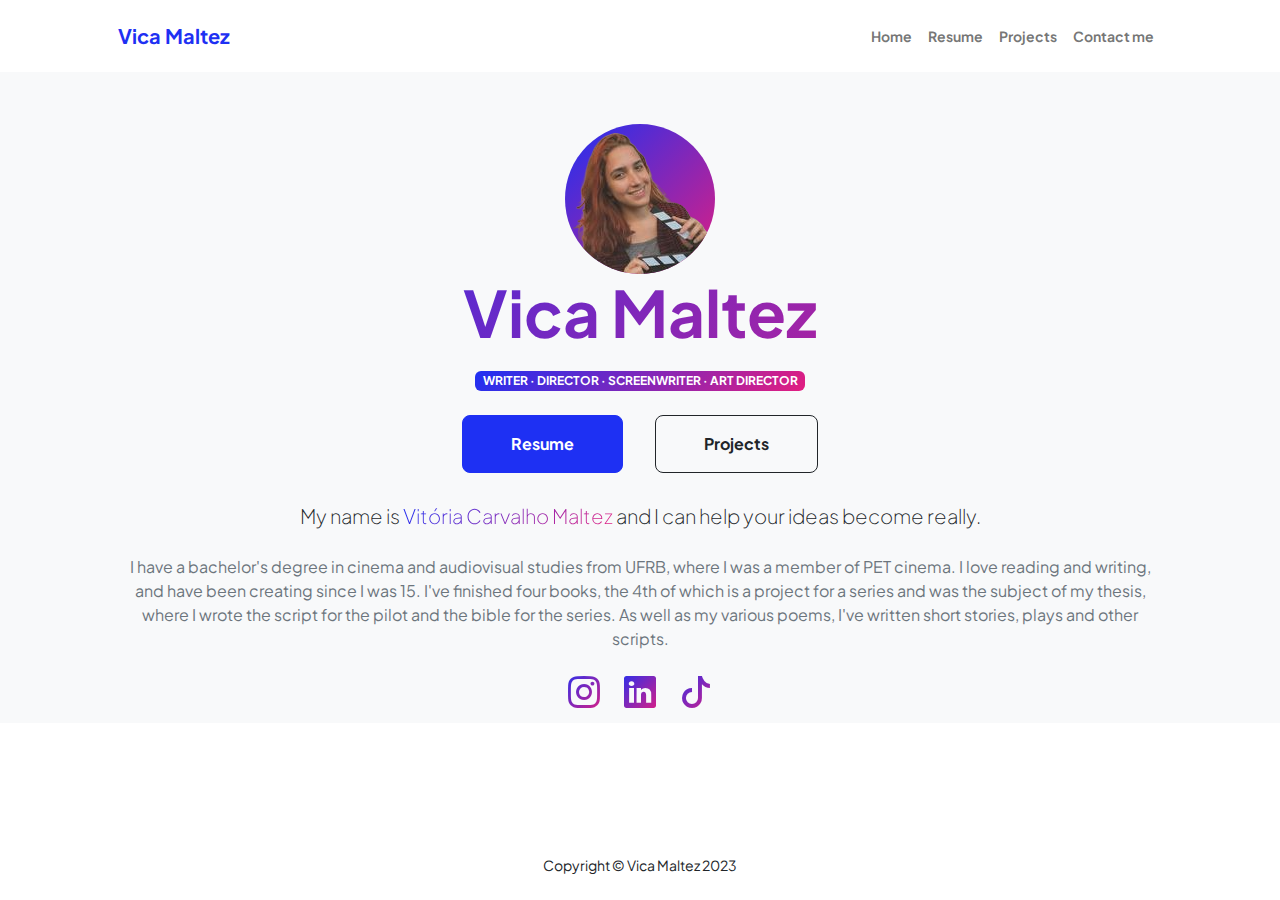
==== index.html @ 00920c8c "first commit" ====
<!DOCTYPE html>
<html lang="en">
    <head>
        <meta charset="utf-8" />
        <meta name="viewport" content="width=device-width, initial-scale=1, shrink-to-fit=no" />
        <meta name="description" content="" />
        <meta name="author" content="" />
        <title>Vica Maltez</title>
        <!-- Favicon-->
        <link rel="icon" type="image/x-icon" href="assets/favicon.ico" />
        <!-- Custom Google font-->
        <link rel="preconnect" href="https://fonts.googleapis.com" />
        <link rel="preconnect" href="https://fonts.gstatic.com" crossorigin />
        <link href="https://fonts.googleapis.com/css2?family=Plus+Jakarta+Sans:wght@100;200;300;400;500;600;700;800;900&amp;display=swap" rel="stylesheet" />
        <!-- Bootstrap icons-->
        <link href="https://cdn.jsdelivr.net/npm/bootstrap-icons@1.8.1/font/bootstrap-icons.css" rel="stylesheet" />
        <!-- Core theme CSS (includes Bootstrap)-->
        <link href="css/styles.css" rel="stylesheet" />
    </head>
    <body class="d-flex flex-column h-100">
        <main class="flex-shrink-0">
            <!-- Navigation-->
            <nav class="navbar navbar-expand-lg navbar-light bg-white py-3">
                <div class="container px-5">
                    <a class="navbar-brand" href="index.html"><span class="fw-bolder text-primary">Vica Maltez</span></a>
                    <button class="navbar-toggler" type="button" data-bs-toggle="collapse" data-bs-target="#navbarSupportedContent" aria-controls="navbarSupportedContent" aria-expanded="false" aria-label="Toggle navigation"><span class="navbar-toggler-icon"></span></button>
                    <div class="collapse navbar-collapse" id="navbarSupportedContent">
                        <ul class="navbar-nav ms-auto mb-2 mb-lg-0 small fw-bolder">
                            <li class="nav-item"><a class="nav-link" href="index.html">Home</a></li>
                            <li class="nav-item"><a class="nav-link" href="resume.html">Resume</a></li>
                            <li class="nav-item"><a class="nav-link" href="projects.html">Projects</a></li>
                            <li class="nav-item"><a class="nav-link" href="contact.html">Contact me</a></li>
                        </ul>
                    </div>
                </div>
            </nav>
            <!-- Header-->
            <header class="bg-light py-1">
                <div class="container px-5">
                    <div class="col-xxl-7">
                        <!-- Header profile picture-->
                        <div class="d-flex justify-content-center mt-5 mt-xxl-0">
                            <div class="">
                                <!-- TIP: For best results, use a photo with a transparent background like the demo example below-->
                                <!-- Watch a tutorial on how to do this on YouTube (link)-->
                                <img class="bg-gradient-primary-to-secondary rounded-circle" width="150" src="assets/profile.png" alt="..."/>
                            </div>
                        </div>
                    </div>
                    <div class="row gx-5 align-items-center">
                        <div class="col-xxl-5">
                            <!-- Header text content-->
                            <div class="text-center text-xxl-start">
                                <div class="display-3 fw-bolder mb-3 text-gradient">Vica Maltez</div>
                                <div class="badge bg-gradient-primary-to-secondary text-white mb-4"><div class="text-uppercase">Writer &middot; Director &middot; Screenwriter &middot; Art director</div></div>
                                <!-- <h1 class="display-3 fw-bolder mb-5"><span class="text-gradient d-inline">Get online and grow fast</span></h1> -->
                                <div class="d-grid gap-3 d-sm-flex justify-content-sm-center justify-content-xxl-start mb-3">
                                    <a class="btn btn-primary btn-lg px-5 py-3 me-sm-3 fs-6 fw-bolder" href="resume.html">Resume</a>
                                    <a class="btn btn-outline-dark btn-lg px-5 py-3 fs-6 fw-bolder" href="projects.html">Projects</a>
                                </div>
                            </div>
                        </div>
                    </div>
                </div>
            </header>
            <!-- About Section-->
            <section class="bg-light">
                <div class="container px-5">
                    <div class="row gx-5 justify-content-center">
                        <div class="col-xxl-1">
                            <div class="text-center my-2">
                                <!-- <h2 class="display-5 fw-bolder"><span class="text-gradient d-inline">About Me</span></h2> -->
                                <p class="lead fw-light mb-4">My name is <text class="text-gradient">Vitória Carvalho Maltez</text> and I can help your ideas become really.</p>
                                <p class="text-muted">I have a bachelor's degree in cinema and audiovisual studies from UFRB, where I was a member of PET cinema. I love reading and writing, and have been creating since I was 15. I've finished four books, the 4th of which is a project for a series and was the subject of my thesis, where I wrote the script for the pilot and the bible for the series. As well as my various poems, I've written short stories, plays and other scripts.</p>
                                <div class="d-flex justify-content-center fs-2 gap-4">
                                    <a class="text-gradient" target="_blank" href="https://www.instagram.com/vicaindica/"><i class="bi bi-instagram"></i></a>
                                    <a class="text-gradient" target="_blank" href="https://www.linkedin.com/in/vit%C3%B3ria-maltez-14976a27a/?locale=en_US"><i class="bi bi-linkedin"></i></a>
                                    <a class="text-gradient" target="_blank" href="https://www.tiktok.com/@vicamaltez"><i class="bi bi-tiktok"></i></a>
                                </div>
                            </div>
                        </div>
                    </div>
                </div>
            </section>
        </main>
        <!-- Footer-->
        <footer class="bg-white py-4 mt-auto">
            <div class="container px-5">
                <div class="row align-items-center justify-content-center flex-column flex-sm-row">
                    <div class="col-auto"><div class="small m-0">Copyright &copy; Vica Maltez 2023</div></div>
                </div>
            </div>
        </footer>
        <!-- Bootstrap core JS-->
        <script src="https://cdn.jsdelivr.net/npm/bootstrap@5.2.3/dist/js/bootstrap.bundle.min.js"></script>
        <!-- Core theme JS-->
        <script src="js/scripts.js"></script>
    </body>
</html>
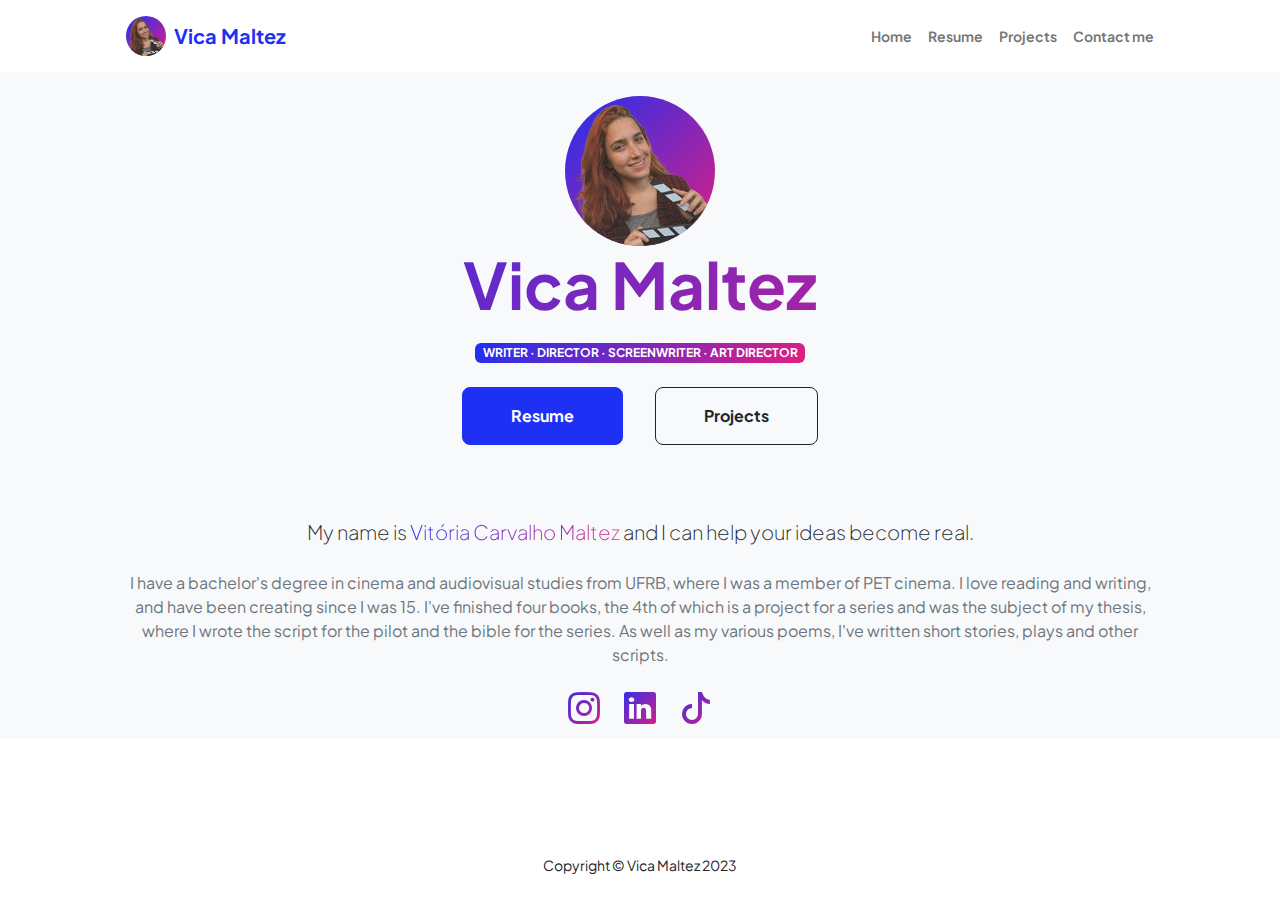
==== commit 07c2f570: "projects page mod" ====
--- a/index.html
+++ b/index.html
@@ -20,9 +20,10 @@
     <body class="d-flex flex-column h-100">
         <main class="flex-shrink-0">
             <!-- Navigation-->
-            <nav class="navbar navbar-expand-lg navbar-light bg-white py-3">
+            <nav class="navbar fixed-top navbar-expand-lg navbar-light bg-white py-3">
                 <div class="container px-5">
-                    <a class="navbar-brand" href="index.html"><span class="fw-bolder text-primary">Vica Maltez</span></a>
+                                <img class="bg-gradient-primary-to-secondary rounded-circle mx-2" width="40" src="assets/profile.png" alt="..."/>
+                                <a class="navbar-brand" href="index.html"><span class="fw-bolder text-primary">Vica Maltez</span></a>
                     <button class="navbar-toggler" type="button" data-bs-toggle="collapse" data-bs-target="#navbarSupportedContent" aria-controls="navbarSupportedContent" aria-expanded="false" aria-label="Toggle navigation"><span class="navbar-toggler-icon"></span></button>
                     <div class="collapse navbar-collapse" id="navbarSupportedContent">
                         <ul class="navbar-nav ms-auto mb-2 mb-lg-0 small fw-bolder">
@@ -35,7 +36,7 @@
                 </div>
             </nav>
             <!-- Header-->
-            <header class="bg-light py-1">
+            <header class="bg-light py-5">
                 <div class="container px-5">
                     <div class="col-xxl-7">
                         <!-- Header profile picture-->
@@ -70,7 +71,7 @@
                         <div class="col-xxl-1">
                             <div class="text-center my-2">
                                 <!-- <h2 class="display-5 fw-bolder"><span class="text-gradient d-inline">About Me</span></h2> -->
-                                <p class="lead fw-light mb-4">My name is <text class="text-gradient">Vitória Carvalho Maltez</text> and I can help your ideas become really.</p>
+                                <p class="lead fw-light mb-4">My name is <text class="text-gradient">Vitória Carvalho Maltez</text> and I can help your ideas become real.</p>
                                 <p class="text-muted">I have a bachelor's degree in cinema and audiovisual studies from UFRB, where I was a member of PET cinema. I love reading and writing, and have been creating since I was 15. I've finished four books, the 4th of which is a project for a series and was the subject of my thesis, where I wrote the script for the pilot and the bible for the series. As well as my various poems, I've written short stories, plays and other scripts.</p>
                                 <div class="d-flex justify-content-center fs-2 gap-4">
                                     <a class="text-gradient" target="_blank" href="https://www.instagram.com/vicaindica/"><i class="bi bi-instagram"></i></a>
